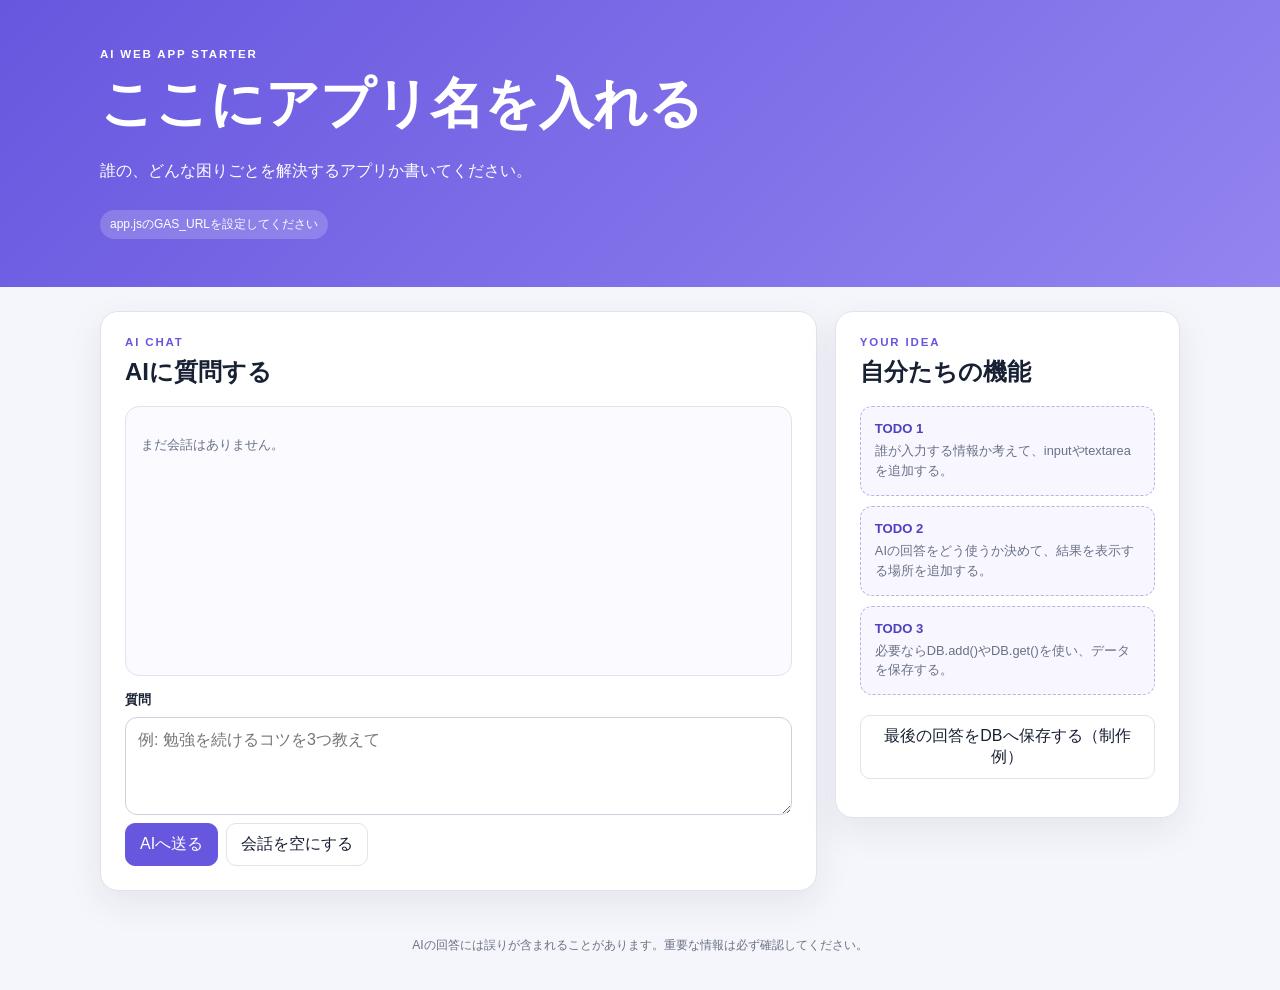
==== gemini/Default/index.html @ 2551de0b "gemini テンプレートを持ってきました" ====
<!doctype html>
<html lang="ja">
<head>
  <!-- ここはページ全体の設定です。基本的には変更しなくて大丈夫です。 -->
  <meta charset="UTF-8">
  <meta name="viewport" content="width=device-width, initial-scale=1.0">
  <meta name="description" content="AI Webアプリ制作スターター">
  <title>AI Webアプリ制作スターター</title>

  <link rel="stylesheet" href="style.css">

  <!-- deferを付けると、HTMLを読み終わってから上から順番にJavaScriptが動きます。 -->
  <!-- libフォルダは便利な道具です。最初は中身を変更しなくて大丈夫です。 -->
  <script src="../lib/json-wrappers.js" defer></script>
  <script src="../lib/response-wrapper.js" defer></script>
  <script src="../lib/gas-client.js" defer></script>
  <script src="../lib/easy-api.js" defer></script>
  <script src="../lib/chat-ui.js" defer></script>

  <!-- 参加者が主に編集するJavaScriptです。必ず最後に読み込みます。 -->
  <script src="js/app.js" defer></script>
</head>
<body>
  <!-- TODO: アプリ名と説明を、自分たちの企画に合わせて変更しましょう。 -->
  <header class="site-header">
    <p class="label">AI WEB APP STARTER</p>
    <h1 id="app-title">ここにアプリ名を入れる</h1>
    <p id="app-description">誰の、どんな困りごとを解決するアプリか書いてください。</p>
    <p id="connection-status" class="status">GAS URLを確認中…</p>
  </header>

  <main class="app-shell">
    <!-- 左側: AIとの会話を表示する場所 -->
    <section class="panel chat-panel" aria-labelledby="chat-title">
      <div class="panel-heading">
        <p class="section-label">AI CHAT</p>
        <h2 id="chat-title">AIに質問する</h2>
      </div>

      <div id="message-list" class="message-list" aria-live="polite">
        <p class="empty-message">まだ会話はありません。</p>
      </div>

      <form id="chat-form" class="question-form">
        <label for="question-input">質問</label>
        <textarea id="question-input" rows="4" placeholder="例: 勉強を続けるコツを3つ教えて"></textarea>
        <div class="button-row">
          <button id="send-button" class="button primary" type="submit">AIへ送る</button>
          <button id="clear-button" class="button" type="button">会話を空にする</button>
        </div>
      </form>
    </section>

    <!-- 右側: 自分たちの機能を追加する場所 -->
    <aside class="panel idea-panel" aria-labelledby="idea-title">
      <div class="panel-heading">
        <p class="section-label">YOUR IDEA</p>
        <h2 id="idea-title">自分たちの機能</h2>
      </div>

      <!-- TODO: plan_expamle.mdで決めた入力欄やボタンへ置き換えます。 -->
      <div class="todo-card">
        <h3>TODO 1</h3>
        <p>誰が入力する情報か考えて、inputやtextareaを追加する。</p>
      </div>
      <div class="todo-card">
        <h3>TODO 2</h3>
        <p>AIの回答をどう使うか決めて、結果を表示する場所を追加する。</p>
      </div>
      <div class="todo-card">
        <h3>TODO 3</h3>
        <p>必要ならDB.add()やDB.get()を使い、データを保存する。</p>
      </div>

      <button id="sample-save-button" class="button" type="button">最後の回答をDBへ保存する（制作例）</button>
      <p id="save-status" class="support-message" aria-live="polite"></p>
    </aside>
  </main>

  <footer class="notice">
    <p>AIの回答には誤りが含まれることがあります。重要な情報は必ず確認してください。</p>
  </footer>
</body>
</html>
---- gemini/Default/style.css ----
/*
  制作開始用の未完成CSSです。
  TODOを探して、企画に合う色・大きさ・配置へ変更してください。
*/
:root {
  /* TODO: 作品のテーマカラーへ変更する。 */
  --accent: #6757df;
  --accent-dark: #4f40bf;
  --ink: #182033;
  --muted: #697185;
  --line: #dfe3ed;
  --surface: #ffffff;
  --background: #f5f6fb;
}

* { box-sizing: border-box; }

body {
  margin: 0;
  min-height: 100vh;
  color: var(--ink);
  font-family: "Yu Gothic UI", "Noto Sans JP", sans-serif;
  background: var(--background);
}

button, textarea { font: inherit; }
button { cursor: pointer; }

.site-header {
  padding: 48px max(24px, calc((100% - 1080px) / 2));
  color: white;
  background: linear-gradient(135deg, var(--accent), #9384f0);
}

.label, .section-label {
  margin: 0 0 8px;
  font-size: .72rem;
  font-weight: 800;
  letter-spacing: .16em;
}

.site-header h1 { margin: 0; font-size: clamp(2rem, 5vw, 3.4rem); }
.site-header > p:not(.label, .status) { max-width: 680px; line-height: 1.7; }
.status { display: inline-block; margin: 10px 0 0; padding: 6px 10px; border-radius: 999px; background: rgba(255, 255, 255, .18); font-size: .75rem; }
.status.connected { background: rgba(25, 126, 78, .72); }

.app-shell {
  display: grid;
  grid-template-columns: minmax(0, 1.35fr) minmax(280px, .65fr);
  gap: 18px;
  width: min(1080px, calc(100% - 32px));
  margin: 24px auto;
}

.panel { padding: 24px; border: 1px solid var(--line); border-radius: 18px; background: var(--surface); box-shadow: 0 12px 36px rgba(38, 43, 72, .08); }
.panel-heading h2 { margin: 0 0 18px; }
.section-label { color: var(--accent); }

.message-list { min-height: 270px; max-height: 480px; padding: 15px; overflow-y: auto; border: 1px solid var(--line); border-radius: 14px; background: #fafaff; }
.empty-message, .support-message { color: var(--muted); font-size: .84rem; }
.message { max-width: 82%; margin: 0 0 12px; padding: 10px 13px; border-radius: 13px; line-height: 1.65; white-space: pre-wrap; }
.message.user { margin-left: auto; color: white; background: var(--accent); }
.message.assistant { border: 1px solid var(--line); background: white; }

.question-form { display: grid; gap: 8px; margin-top: 16px; }
.question-form label { font-size: .8rem; font-weight: 700; }
.question-form textarea { width: 100%; padding: 12px; resize: vertical; border: 1px solid #cbd0dd; border-radius: 12px; outline: none; }
.question-form textarea:focus { border-color: var(--accent); box-shadow: 0 0 0 3px rgba(103, 87, 223, .14); }

.button-row { display: flex; flex-wrap: wrap; gap: 8px; }
.button { padding: 10px 14px; color: var(--ink); border: 1px solid var(--line); border-radius: 10px; background: white; }
.button.primary { color: white; border-color: var(--accent); background: var(--accent); }
.button.primary:hover { background: var(--accent-dark); }
.button:disabled { cursor: wait; opacity: .55; }

.idea-panel { align-self: start; }
.todo-card { margin-bottom: 10px; padding: 14px; border: 1px dashed #b9b3e6; border-radius: 12px; background: #f8f7ff; }
.todo-card h3 { margin: 0 0 5px; color: var(--accent-dark); font-size: .82rem; }
.todo-card p { margin: 0; color: var(--muted); font-size: .8rem; line-height: 1.55; }
.idea-panel > .button { width: 100%; margin-top: 10px; }
.notice { padding: 10px 20px 24px; color: var(--muted); font-size: .75rem; text-align: center; }

/* TODO: スマートフォンで見やすい配置を考えて変更してもよい。 */
@media (max-width: 760px) {
  .site-header { padding: 34px 20px; }
  .app-shell { grid-template-columns: 1fr; }
  .panel { padding: 18px; }
}
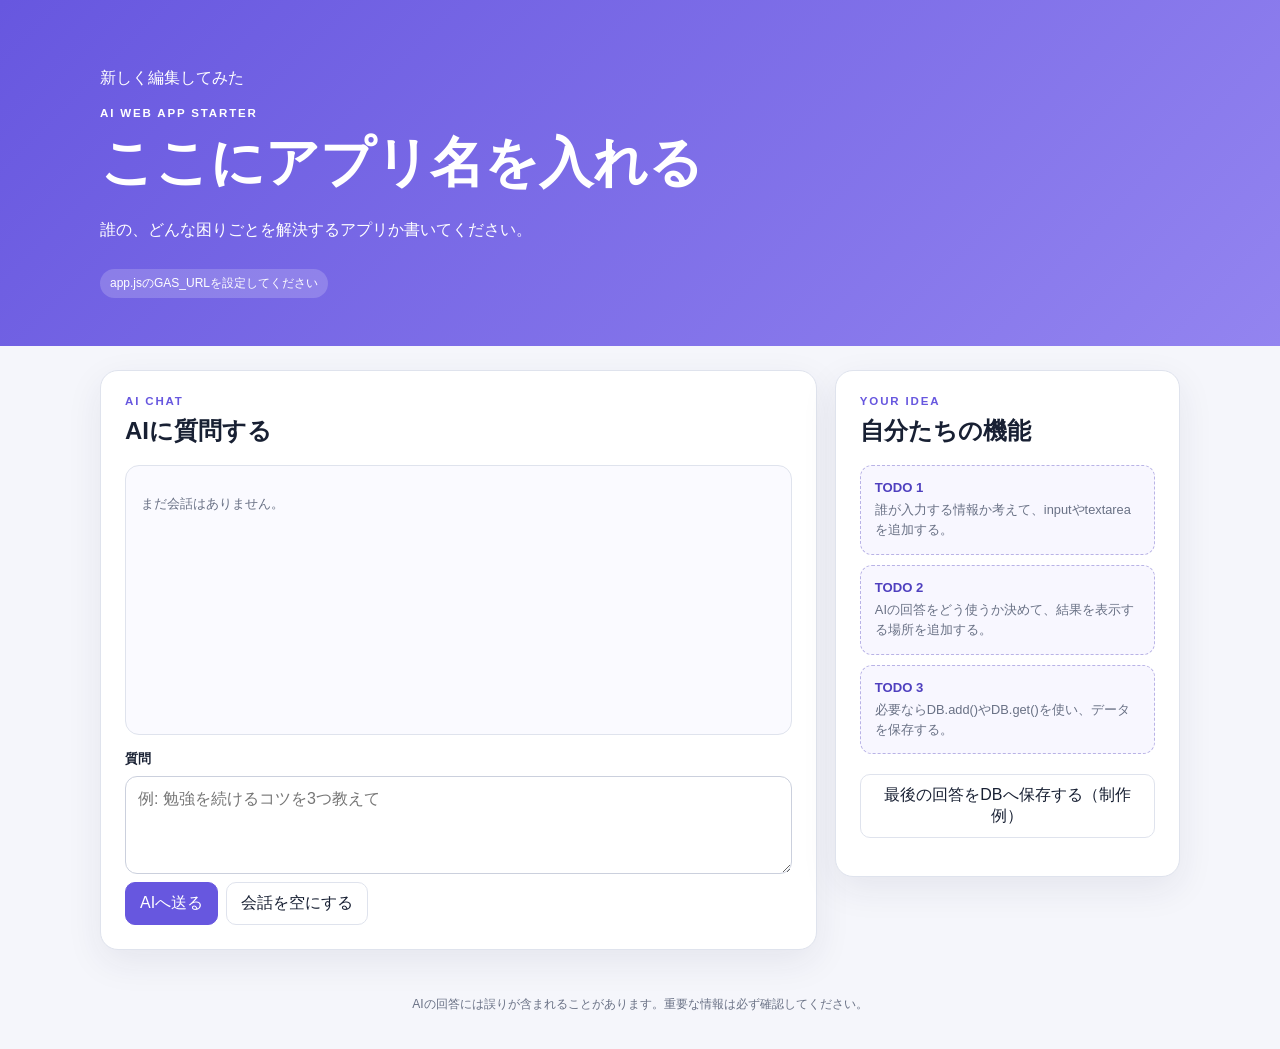
==== commit 99f7f74e: "編集テスト Default/index.htmlで編集テスト" ====
--- a/gemini/Default/index.html
+++ b/gemini/Default/index.html
@@ -23,6 +23,7 @@
 <body>
   <!-- TODO: アプリ名と説明を、自分たちの企画に合わせて変更しましょう。 -->
   <header class="site-header">
+    <p>新しく編集してみた</p>
     <p class="label">AI WEB APP STARTER</p>
     <h1 id="app-title">ここにアプリ名を入れる</h1>
     <p id="app-description">誰の、どんな困りごとを解決するアプリか書いてください。</p>
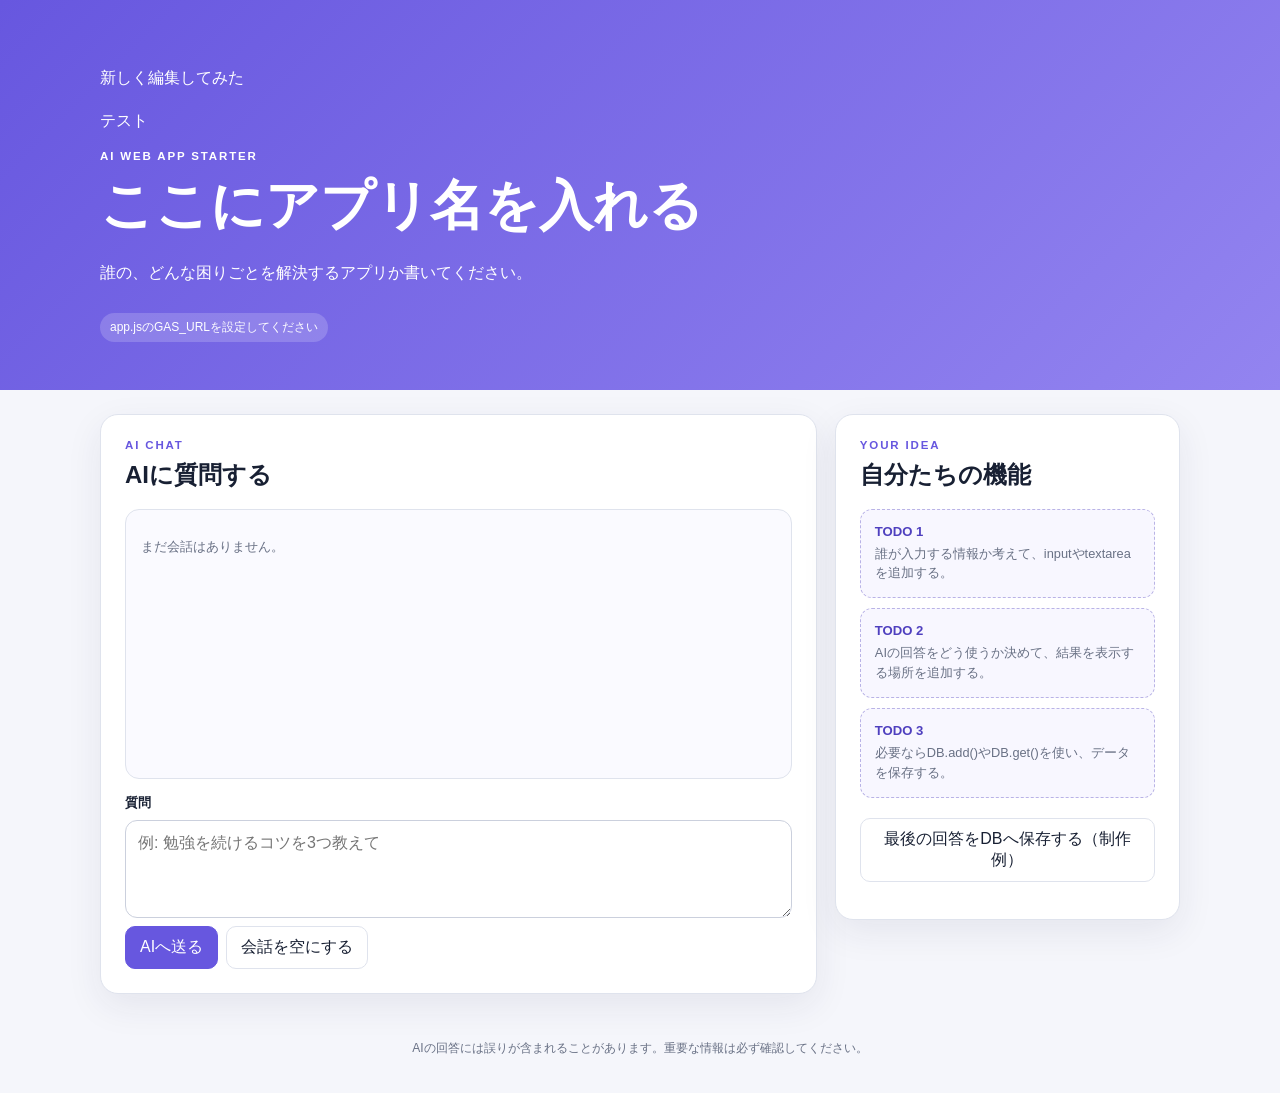
==== commit 9d6c3fd4: "編集テスト2" ====
--- a/gemini/Default/index.html
+++ b/gemini/Default/index.html
@@ -24,6 +24,7 @@
   <!-- TODO: アプリ名と説明を、自分たちの企画に合わせて変更しましょう。 -->
   <header class="site-header">
     <p>新しく編集してみた</p>
+    <p>テスト</p>
     <p class="label">AI WEB APP STARTER</p>
     <h1 id="app-title">ここにアプリ名を入れる</h1>
     <p id="app-description">誰の、どんな困りごとを解決するアプリか書いてください。</p>
